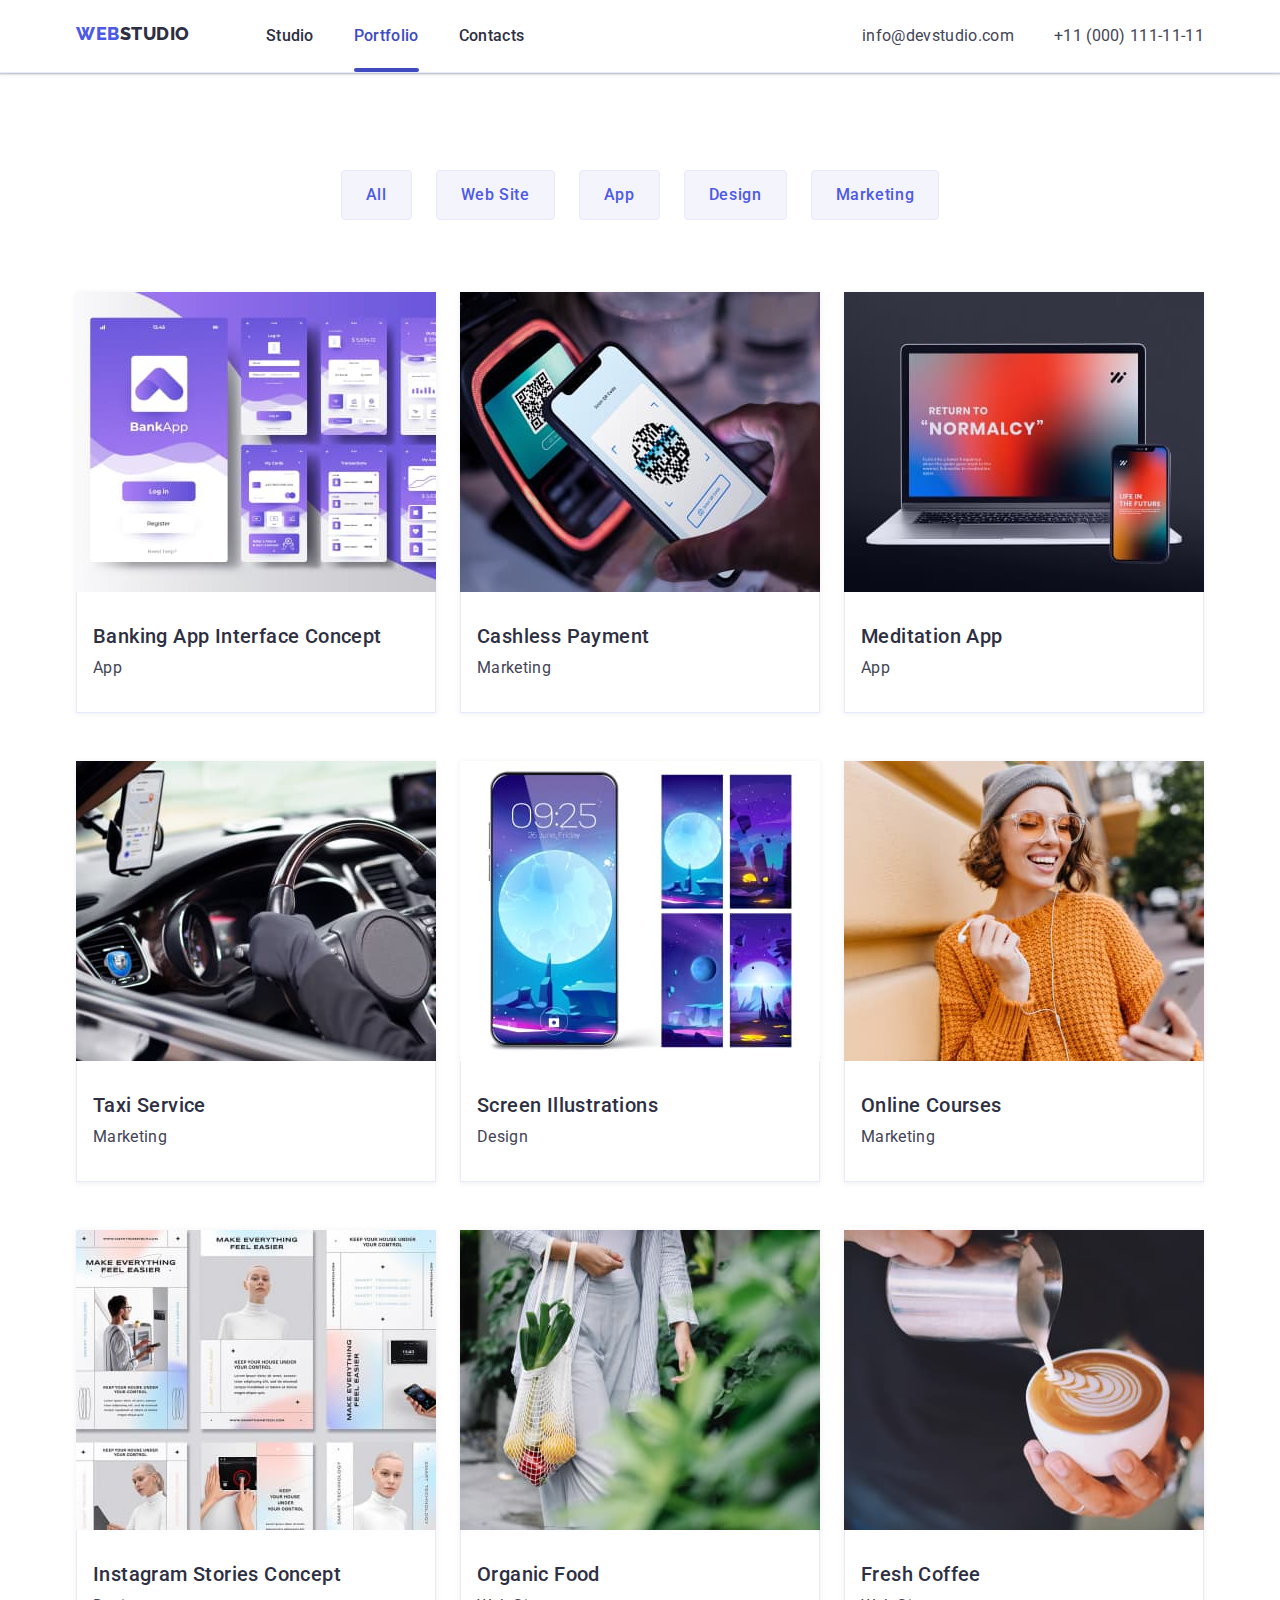
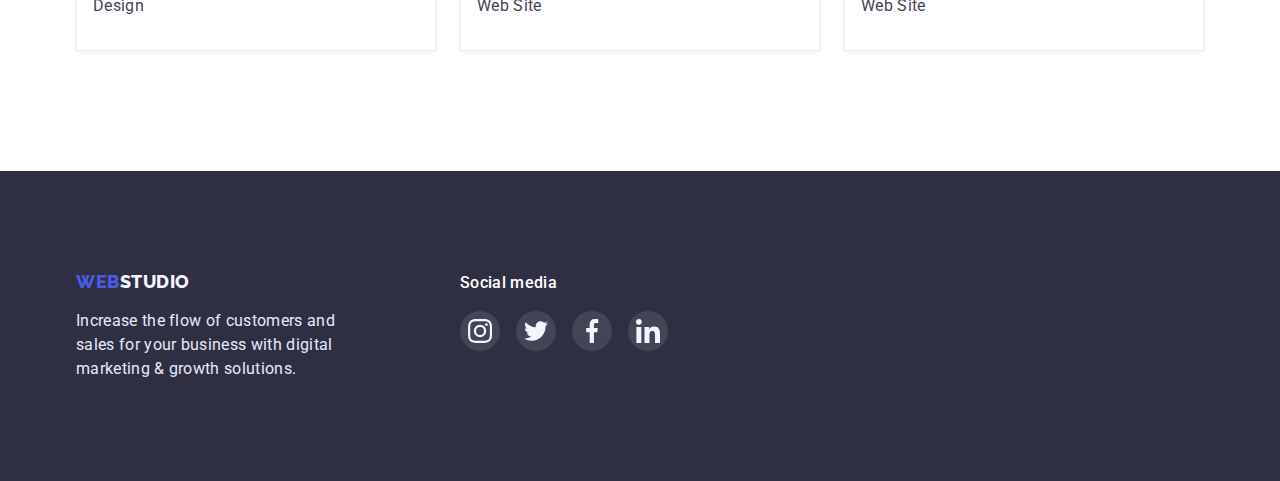
==== portfolio.html @ e718ab8f "added project" ====
<!DOCTYPE html>
<html lang="en">
  <head>
    <meta charset="UTF-8" />
    <meta http-equiv="X-UA-Compatible" content="IE=edge" />
    <meta name="viewport" content="width=device-width, initial-scale=1.0" />
    <title>WebStudio</title>

    <link rel="preconnect" href="https://fonts.googleapis.com" />
    <link rel="preconnect" href="https://fonts.gstatic.com" crossorigin />
    <link href="https://fonts.googleapis.com/css2?family=Raleway:wght@800&family=Roboto:wght@400;500;700&display=swap" rel="stylesheet" />
    <link rel="stylesheet" href="https://cdnjs.cloudflare.com/ajax/libs/modern-normalize/1.1.0/modern-normalize.min.css" />
    <link rel="stylesheet" href="./css/style.css" />
  </head>
  <body>
    <header class="header-nav">
      <div class="container main-nav">
        <nav class="page-header">
          <a href="./index.html" class="logo"><span class="accent">Web</span>Studio</a>
          <ul class="menu">
            <li class="menu-item">
              <a href="./index.html" class="menu-link">Studio</a>
            </li>
            <li class="menu-item">
              <a href="./portfolio.html" class="menu-link current">Portfolio</a>
            </li>
            <li class="menu-item">
              <a href="" class="menu-link">Contacts</a>
            </li>
          </ul>
        </nav>
        <address class="contacts">
          <ul class="contacts-list">
            <li class="contacts-item"><a href="mailto:info@devstudio.com" class="contacts-link">info@devstudio.com</a></li>
            <li class="contacts-item"><a href="tel:+110001111111" class="contacts-link">+11 (000) 111-11-11</a></li>
          </ul>
        </address>
      </div>
    </header>
    <!-- filter -->
    <main>
      <section class="main-section">
        <div class="container">
          <h1 class="visually-hidden">Filter</h1>
          <ul class="filter-list">
            <li class="filter-item">
              <button class="filter-btn" type="button">All</button>
            </li>

            <li class="filter-item">
              <button class="filter-btn" type="button">Web Site</button>
            </li>

            <li class="filter-item">
              <button class="filter-btn" type="button">App</button>
            </li>

            <li class="filter-item">
              <button class="filter-btn" type="button">Design</button>
            </li>

            <li class="filter-item">
              <button class="filter-btn" type="button">Marketing</button>
            </li>
          </ul>
        </div>

        <!-- portfolio -->

        <div class="container">
          <ul class="portfolio-list">
            <li class="portfolio-item">
              <a href="" class="card" target="_blank" rel="noopener noreferrer nofollow">
                <div class="portfolio-thumb">
                  <img src="./images/portfolio/banking.jpg" alt="Banking app interface" width="360" height="300" />
                  <div class="portfolio-overlay">
                    <p class="thumb-text">14 Stylish and User-Friendly App Design Concepts · Task Manager App · Calorie Tracker App · Exotic Fruit Ecommerce App · Cloud Storage App</p>
                  </div>
                </div>

                <div class="card-window">
                  <h2 class="portfolio-title">Banking App Interface Concept</h2>
                  <p class="types">App</p>
                </div>
              </a>
            </li>
            <li class="portfolio-item">
              <a href="" class="card" target="_blank" rel="noopener noreferrer nofollow">
                <div class="portfolio-thumb">
                  <img src="./images/portfolio/cashless.jpg" alt="Cashless payment" width="360" height="300" />
                  <div class="portfolio-overlay">
                    <p class="thumb-text">14 Stylish and User-Friendly App Design Concepts · Task Manager App · Calorie Tracker App · Exotic Fruit Ecommerce App · Cloud Storage App</p>
                  </div>
                </div>

                <div class="card-window">
                  <h2 class="portfolio-title">Cashless Payment</h2>
                  <p class="types">Marketing</p>
                </div>
              </a>
            </li>

            <li class="portfolio-item">
              <a href="" class="card" target="_blank" rel="noopener noreferrer nofollow">
                <div class="portfolio-thumb">
                  <img src="./images/portfolio/meditation-app.jpg" alt="Meditation app" width="360" height="300" />
                  <div class="portfolio-overlay">
                    <p class="thumb-text">14 Stylish and User-Friendly App Design Concepts · Task Manager App · Calorie Tracker App · Exotic Fruit Ecommerce App · Cloud Storage App</p>
                  </div>
                </div>

                <div class="card-window">
                  <h2 class="portfolio-title">Meditation App</h2>
                  <p class="types">App</p>
                </div>
              </a>
            </li>

            <li class="portfolio-item">
              <a href="" class="card" target="_blank" rel="noopener noreferrer nofollow">
                <div class="portfolio-thumb">
                  <img src="./images/portfolio/taxi-service.jpg" alt="Taxi Service" width="360" height="300" />
                  <div class="portfolio-overlay">
                    <p class="thumb-text">14 Stylish and User-Friendly App Design Concepts · Task Manager App · Calorie Tracker App · Exotic Fruit Ecommerce App · Cloud Storage App</p>
                  </div>
                </div>

                <div class="card-window">
                  <h2 class="portfolio-title">Taxi Service</h2>
                  <p class="types">Marketing</p>
                </div>
              </a>
            </li>

            <li class="portfolio-item">
              <a href="" class="card" target="_blank" rel="noopener noreferrer nofollow">
                <div class="portfolio-thumb">
                  <img src="./images/portfolio/screen-illustr.jpg" alt="Screen Illustrations" width="360" height="300" />
                  <div class="portfolio-overlay">
                    <p class="thumb-text">14 Stylish and User-Friendly App Design Concepts · Task Manager App · Calorie Tracker App · Exotic Fruit Ecommerce App · Cloud Storage App</p>
                  </div>
                </div>

                <div class="card-window">
                  <h2 class="portfolio-title">Screen Illustrations</h2>
                  <p class="types">Design</p>
                </div>
              </a>
            </li>

            <li class="portfolio-item">
              <a href="" class="card" target="_blank" rel="noopener noreferrer nofollow">
                <div class="portfolio-thumb">
                  <img src="./images/portfolio/online-courses.jpg" alt="Online Courses" width="360" height="300" />
                  <div class="portfolio-overlay">
                    <p class="thumb-text">14 Stylish and User-Friendly App Design Concepts · Task Manager App · Calorie Tracker App · Exotic Fruit Ecommerce App · Cloud Storage App</p>
                  </div>
                </div>

                <div class="card-window">
                  <h2 class="portfolio-title">Online Courses</h2>
                  <p class="types">Marketing</p>
                </div>
              </a>
            </li>

            <li class="portfolio-item">
              <a href="" class="card" target="_blank" rel="noopener noreferrer nofollow">
                <div class="portfolio-thumb">
                  <img src="./images/portfolio/instagram-stories.jpg" alt="Instagram stories concept" width="360" height="300" />
                  <div class="portfolio-overlay">
                    <p class="thumb-text">14 Stylish and User-Friendly App Design Concepts · Task Manager App · Calorie Tracker App · Exotic Fruit Ecommerce App · Cloud Storage App</p>
                  </div>
                </div>

                <div class="card-window">
                  <h2 class="portfolio-title">Instagram Stories Concept</h2>
                  <p class="types">Design</p>
                </div>
              </a>
            </li>

            <li class="portfolio-item">
              <a href="" class="card" target="_blank" rel="noopener noreferrer nofollow">
                <div class="portfolio-thumb">
                  <img src="./images/portfolio/organic-food.jpg" alt="Organic food" width="360" height="300" />
                  <div class="portfolio-overlay">
                    <p class="thumb-text">14 Stylish and User-Friendly App Design Concepts · Task Manager App · Calorie Tracker App · Exotic Fruit Ecommerce App · Cloud Storage App</p>
                  </div>
                </div>

                <div class="card-window">
                  <h2 class="portfolio-title">Organic Food</h2>
                  <p class="types">Web Site</p>
                </div>
              </a>
            </li>

            <li class="portfolio-item">
              <a href="" class="card" target="_blank" rel="noopener noreferrer nofollow">
                <div class="portfolio-thumb">
                  <img src="./images/portfolio/fresh-coffee.jpg" alt="Fresh coffee" width="360" height="300" />
                  <div class="portfolio-overlay">
                    <p class="thumb-text">14 Stylish and User-Friendly App Design Concepts · Task Manager App · Calorie Tracker App · Exotic Fruit Ecommerce App · Cloud Storage App</p>
                  </div>
                </div>

                <div class="card-window">
                  <h2 class="portfolio-title">Fresh Coffee</h2>
                  <p class="types">Web Site</p>
                </div>
              </a>
            </li>
          </ul>
        </div>
      </section>
    </main>
    <!-- footer -->
    <footer class="footer-main">
      <div class="container footer-wrapper">
        <div class="footer-logo-part">
          <a href="./index.html" class="logo footer-logo"><span class="accent">Web</span>Studio</a>
          <p class="footer-text">Increase the flow of customers and sales for your business with digital marketing & growth solutions.</p>
        </div>

        <div class="footer-social-part">
          <h2 class="footer-social-title">Social media</h2>
          <ul class="footer-social-list">
            <li class="footer-social-item">
              <a href="" class="footer-social-link" target="_blank" rel="noopener noreferrer nofollow">
                <svg class="footer-social-icons" aria-label="instagram" width="24" height="24">
                  <use href="./images/icons.svg#icon-instagram"></use>
                </svg>
              </a>
            </li>

            <li class="footer-social-item">
              <a href="" class="footer-social-link" target="_blank" rel="noopener noreferrer nofollow">
                <svg class="footer-social-icons" aria-label="twitter" width="24" height="24">
                  <use href="./images/icons.svg#icon-twitter"></use>
                </svg>
              </a>
            </li>

            <li class="footer-social-item">
              <a href="" class="footer-social-link" target="_blank" rel="noopener noreferrer nofollow">
                <svg class="footer-social-icons" aria-label="facebook" width="24" height="24">
                  <use href="./images/icons.svg#icon-facebook"></use>
                </svg>
              </a>
            </li>

            <li class="footer-social-item">
              <a href="" class="footer-social-link" target="_blank" rel="noopener noreferrer nofollow">
                <svg class="footer-social-icons" aria-label="linkedin" width="24" height="24">
                  <use href="./images/icons.svg#icon-linkedin"></use>
                </svg>
              </a>
            </li>
          </ul>
        </div>
      </div>
    </footer>
  </body>
</html>
---- css/style.css ----
body {
  background-color: var(--btn-hero-color);
  color: var(--primary-text-color);
  font-family: 'Roboto', sans-serif;
  font-size: 16px;
  line-height: 1.5;
  letter-spacing: 0.02em;
}

img {
  display: block;
}

:root {
  --primary-text-color: #434455;
  --secondary-text-color: #2e2f42;
  --logo-color: #4d5ae5;
  --items-active-color: #404bbf;
  --btn-bg-color: #4d5ae5;
  --btn-hero-color: #ffffff;
  --btn-hover-color: #404bbf;
  --team-section-color: #f4f4fd;
  --footer-text-color: #e7e9fc;
  --topline-bg-color: #e7e9fc;
  --filter-hover-color: #e7e9fc;
  --border-card-portfolio-color: #e7e9fc;
  --customers-icon-color: #8e8f99;
  --footer-social-bg: rgba(255, 255, 255, 0.1);
  --footer-social-hover-color: #31d0aa;
  --modal-bg-color: #fcfcfc;
}

.visually-hidden {
  position: absolute;
  white-space: nowrap;
  width: 1px;
  height: 1px;
  overflow: hidden;
  border: 0;
  padding: 0;
  clip: rect(0 0 0 0);
  clip-path: inset(50%);
  margin: -1px;
}

.container {
  margin-left: auto;
  margin-right: auto;
  padding-left: 15px;
  padding-right: 15px;
  width: 1158px;
}

.section {
  padding-top: 120px;
  padding-bottom: 120px;
}

/* ======= Index.html =========== */

/* ======== Header ============== */

.header-nav {
  border-bottom: 1px solid var(--topline-bg-color);
  box-shadow: 0px 2px 1px rgba(46, 47, 66, 0.08), 0px 1px 1px rgba(46, 47, 66, 0.16), 0px 1px 6px rgba(46, 47, 66, 0.08);
}

.logo {
  display: block;
  padding-top: 24px;
  padding-bottom: 24px;

  color: var(--secondary-text-color);
  font-family: 'Raleway', sans-serif;
  font-weight: 800;
  font-size: 18px;
  line-height: 1.16;
  letter-spacing: 0.03em;
  text-transform: uppercase;

  text-decoration: none;
}

.logo .accent {
  color: var(--logo-color);
}

.menu {
  display: flex;
  padding: 0;
  margin-top: 0;
  margin-bottom: 0;
  margin-left: 76px;
  list-style: none;
}

.menu > .menu-item:not(:last-child) {
  margin-right: 40px;
}

.menu-item .menu-link {
  color: var(--secondary-text-color);
  font-weight: 500;
  display: block;
  padding-top: 24px;
  padding-bottom: 24px;

  text-decoration: none;

  transition: color 250ms cubic-bezier(0.4, 0, 0.2, 1);
}

.menu .menu-link:hover,
.menu .menu-link:focus {
  color: var(--logo-color);
}

.menu .menu-link:active {
  color: var(--logo-color);
}

.menu-link.current {
  position: relative;
  color: var(--items-active-color);
}

.menu-link.current::after {
  position: absolute;
  content: '';
  display: block;
  width: 100%;
  height: 4px;
  bottom: 0;
  left: 0;

  background-color: var(--btn-hover-color);
  border-radius: 4px;
}

.main-nav {
  display: flex;
  align-items: center;
}

.page-header {
  display: flex;
}

/* ============ Address ========== */

.contacts {
  display: flex;
  margin-left: auto;
}

.contacts > .contacts-list {
  display: flex;
  margin-top: 0;
  margin-bottom: 0;
  padding-left: 0;
  list-style: none;
}

.contacts-item > .contacts-link {
  display: block;
  padding-top: 24px;
  padding-bottom: 24px;

  color: var(--primary-text-color);
  font-style: normal;
  text-decoration: none;

  transition: color 250ms cubic-bezier(0.4, 0, 0.2, 1);
}

.contacts-item > .contacts-link:hover,
.contacts-item > .contacts-link:focus {
  color: var(--logo-color);
}

.contacts-item > .contacts-link:active {
  color: var(--logo-color);
}

.contacts-list .contacts-item:not(:first-child) {
  margin-left: 40px;
}

/* ================= HERO ==================== */

.hero {
  position: relative;
  padding-top: 188px;
  padding-bottom: 188px;
  margin-left: auto;
  margin-right: auto;

  background-image: linear-gradient(rgba(46, 47, 66, 0.7), rgba(46, 47, 66, 0.7)), url('../images/hero.jpg');
  background-repeat: no-repeat;
  background-position: center;
  background-size: cover;
  max-width: 1440px;

  text-align: center;
}

.container > .hero-title {
  margin-top: 0;
  margin-bottom: 48px;
  margin-left: auto;
  margin-right: auto;
  width: 506px;
  padding-right: 5px;
  padding-left: 5px;

  color: var(--btn-hero-color);
  font-size: 56px;
  line-height: 1.07;
  letter-spacing: 0.02em;
}

.btn-hero {
  border: none;
  padding: 16px 32px;
  border-radius: 4px;
  min-width: 169px;

  background-color: var(--btn-bg-color);
  color: var(--btn-hero-color);
  font-family: 'Roboto', sans-serif;
  font-weight: 500;
  font-size: 16px;
  line-height: 1.5;
  letter-spacing: 0.04em;
  cursor: pointer;

  transition: background-color 250ms cubic-bezier(0.4, 0, 0.2, 1);
}

.btn-hero:hover,
.btn-hero:focus {
  background-color: var(--btn-hover-color);
}

/* Modal window */

.backdrop.is-hidden {
  opacity: 0;
  pointer-events: none;
  visibility: hidden;
}

.backdrop {
  position: fixed;
  top: 0;
  left: 0;
  width: 100%;
  height: 100%;
  background-color: rgba(46, 47, 66, 0.4);
  opacity: 1;
  z-index: 100;

  transition: opacity 250ms cubic-bezier(0.4, 0, 0.2, 1), visibility 250ms cubic-bezier(0.4, 0, 0.2, 1);
}

.modal {
  position: absolute;
  top: 50%;
  left: 50%;
  width: 408px;
  min-height: 576px;
  background-color: var(--modal-bg-color);

  box-shadow: 0px 1px 1px rgba(0, 0, 0, 0.14), 0px 1px 3px rgba(0, 0, 0, 0.12), 0px 2px 1px rgba(0, 0, 0, 0.2);
  border-radius: 4px;

  transform: translate(-50%, -50%) scale(1);
  transition: transform 250ms cubic-bezier(0.4, 0, 0.2, 1);
}

.backdrop.is-hidden .modal {
  transform: translate(-50%, -50%) scale(1.1);
  opacity: 0;
  transition: transform 250ms cubic-bezier(0.4, 0, 0.2, 1), opacity 250ms cubic-bezier(0.4, 0, 0.2, 1);
}

.close-btn {
  position: absolute;
  right: 24px;
  top: 24px;

  display: flex;
  align-items: center;
  justify-content: center;
  width: 24px;
  height: 24px;

  background-color: var(--border-card-portfolio-color);
  border: 1px solid rgba(0, 0, 0, 0.1);
  border-radius: 50%;
  cursor: pointer;

  transition: background-color 250ms cubic-bezier(0.4, 0, 0.2, 1);
}

.close-btn:hover,
.close-btn:focus {
  background-color: var(--btn-hover-color);
}

.close-btn:hover .modal-close,
.close-btn:focus .modal-close {
  fill: var(--btn-hero-color);
}

/* ============= Advantages =============== */

.section.section-position {
  padding-bottom: 0;
}

.ad-list {
  display: flex;
  margin-top: 0;
  margin-bottom: 0;

  padding-left: 0;
  list-style: none;
}

.ad-list > .section-item:not(:last-child) {
  margin-right: 24px;
}

.section-item {
  flex-basis: calc((100% - 72px) / 4);
}

.section-item-icons {
  display: flex;
  justify-content: center;
  align-items: center;
  margin-bottom: 8px;
  height: 112px;

  border-radius: 4px;
  background-color: var(--team-section-color);
}

.ad-list p {
  margin-top: 0;
  margin-bottom: 0;
}

.section-item > .item-title {
  margin-top: 0;
  margin-bottom: 8px;

  color: var(--secondary-text-color);
  font-weight: 500;
  font-size: 20px;
  line-height: 1.2;
  letter-spacing: 0.02em;
}

/* ============ Gallery ============ */

.section-title {
  margin-top: 0;
  margin-bottom: 72px;
  color: var(--secondary-text-color);
  font-size: 36px;
  line-height: 1.11;
  text-align: center;
  letter-spacing: 0.02em;
  text-transform: capitalize;
}

.gallery-list {
  display: flex;
  flex-wrap: wrap;
  gap: 24px;
  margin: 0;
  padding: 0;
  list-style: none;
}

.gallery-list > .gallery-item {
  flex-basis: calc((100% - 48px) / 3);
}

.team-card p {
  margin-top: 0;
  margin-bottom: 0;
}

/* ============ Our Team ============= */

.section.team-section {
  background-color: var(--team-section-color);
}

.team-list {
  display: flex;
  flex-wrap: wrap;
  gap: 24px;
  margin: 0;
  padding: 0;
  list-style: none;
}

.team-list > .team-item {
  flex-basis: calc((100% - 72px) / 4);
  border-radius: 0px 0px 4px 4px;
  box-shadow: 0px 1px 6px rgba(46, 47, 66, 0.08), 0px 1px 1px rgba(46, 47, 66, 0.16), 0px 2px 1px rgba(46, 47, 66, 0.08);
}

.team-name {
  margin-top: 0;
  margin-bottom: 8px;
  font-weight: 500;
  font-size: 20px;
  line-height: 1.2;
  letter-spacing: 0.02em;
}

.team-card .team-position {
  margin-top: 0;
  margin-bottom: 8px;
}

.team-card {
  padding: 32px 16px;
  background-color: var(--btn-hero-color);
  text-align: center;
  border-radius: 0px 0px 4px 4px;
}

.team-social-list {
  display: flex;
  justify-content: center;
  align-items: center;
  list-style: none;
  padding-left: 0;
  gap: 24px;
}

.team-social-link {
  display: flex;
  justify-content: center;
  align-items: center;
  width: 40px;
  height: 40px;
  border-radius: 50%;
  background-color: var(--btn-bg-color);

  transition: background-color 250ms cubic-bezier(0.4, 0, 0.2, 1);
}

.team-social-link:hover,
.team-social-link:focus {
  background-color: var(--items-active-color);
}

.team-social-icon {
  fill: var(--team-section-color);
}

/* ==================== Customers =================== */

.customers {
  padding-top: 130px;
  padding-bottom: 120px;
}

.customers-title {
  margin-top: 0;
  margin-bottom: 72px;

  font-size: 36px;
  line-height: 1.11;
  text-align: center;
  letter-spacing: 0.02em;
  text-transform: capitalize;
  color: var(--secondary-text-color);
}

.customets-list {
  display: flex;
  justify-content: center;
  align-items: center;
  gap: 24px;

  padding-left: 0;
  margin-top: 0;
  margin-bottom: 0;
  list-style: none;
}

.customers-link {
  display: flex;
  justify-content: center;
  align-items: center;
  width: 168px;
  height: 88px;
  border: 1px solid var(--customers-icon-color);
  border-radius: 4px;
  transition: border 250ms cubic-bezier(0.4, 0, 0.2, 1);
}

.customers-link:hover,
.customers-link:focus {
  border: 1px solid var(--btn-hover-color);
}

.customers-icons {
  fill: var(--customers-icon-color);
  transition: fill 250ms cubic-bezier(0.4, 0, 0.2, 1);
}

.customers-link:hover .customers-icons,
.customers-link:focus .customers-icons {
  fill: var(--btn-hover-color);
}

/* ======================= Footer =================== */

.footer-main {
  background-color: var(--secondary-text-color);
  padding-top: 100px;
  padding-bottom: 100px;
}

.footer-wrapper {
  display: flex;
  align-items: baseline;
}

.footer-wrapper > .footer-logo-part {
  width: 264px;
  margin-right: 120px;
}

.logo.footer-logo {
  padding-top: 0;
  padding-bottom: 0;
  margin-bottom: 16px;
  color: var(--team-section-color);
}

.footer-text {
  margin-top: 0;
  margin-bottom: 0;
  color: var(--footer-text-color);
}

/* Footer Social Part */

.footer-social-part > .footer-social-title {
  margin-top: 0;
  margin-bottom: 16px;

  font-weight: 500;
  font-size: 16px;
  line-height: 1.5;
  letter-spacing: 0.02em;
  color: var(--btn-hero-color);
}

.footer-social-part > .footer-social-list {
  display: flex;
  justify-content: flex-start;
  align-items: center;
  gap: 16px;
  margin-top: 0;
  margin-bottom: 0;
  padding-left: 0;
  list-style: none;
}

.footer-social-item > .footer-social-link {
  display: flex;
  justify-content: center;
  align-items: center;
  width: 40px;
  height: 40px;
  background-color: var(--footer-social-bg);
  border-radius: 50%;

  transition: background-color 250ms cubic-bezier(0.4, 0, 0.2, 1);
}

.footer-social-link:hover,
.footer-social-link:focus {
  background-color: var(--footer-social-hover-color);
}

.footer-social-link > .footer-social-icons {
  fill: var(--team-section-color);
}

/*=========== Portfolio.html ================= */

/* ================= Filter ===================*/

.filter-list {
  display: flex;
  justify-content: center;
  margin-top: 0;
  margin-bottom: 72px;
  padding-left: 0;
  list-style: none;
}

.filter-btn {
  padding: 12px 24px;
  border: none;
  border-radius: 4px;
  background-color: var(--team-section-color);
  border: 1px solid var(--filter-hover-color);

  color: var(--btn-bg-color);
  font-family: 'Roboto', sans-serif;
  font-weight: 500;
  font-size: 16px;
  line-height: 1.5;
  text-align: center;
  letter-spacing: 0.04em;
  cursor: pointer;

  transition: background-color 250ms cubic-bezier(0.4, 0, 0.2, 1), color 250ms cubic-bezier(0.4, 0, 0.2, 1), box-shadow 250ms cubic-bezier(0.4, 0, 0.2, 1), border 250ms cubic-bezier(0.4, 0, 0.2, 1);
}

.filter-btn:hover,
.filter-btn:focus {
  background-color: var(--btn-bg-color);
  color: var(--btn-hero-color);
  box-shadow: 0px 3px 1px rgba(0, 0, 0, 0.1), 0px 2px 1px rgba(0, 0, 0, 0.08), 0px 2px 2px rgba(0, 0, 0, 0.12);
  border: 1px solid transparent;
}

.filter-list > .filter-item:not(:last-child) {
  margin-right: 24px;
}

/* ============= Portfolio list ============= */

.main-section {
  padding-top: 97px;
  padding-bottom: 120px;
}

.container > .portfolio-list {
  display: flex;
  flex-wrap: wrap;
  gap: 48px 24px;
  margin-top: 0;
  margin-bottom: 0;
  padding-left: 0;
  list-style: none;
}

.portfolio-list > .portfolio-item {
  flex-basis: calc((100% - 48px) / 3);
}

.card {
  box-shadow: 0px 1px 6px rgba(46, 47, 66, 0.08);

  transition: box-shadow 250ms cubic-bezier(0.4, 0, 0.2, 1);
}

.card:hover,
.card:focus {
  box-shadow: 0px 1px 6px rgba(46, 47, 66, 0.08), 0px 1px 1px rgba(46, 47, 66, 0.16), 0px 2px 1px rgba(46, 47, 66, 0.08);
}

/* thumb hover effect */

.portfolio-thumb {
  position: relative;
  overflow: hidden;

  transition: box-shadow 250ms cubic-bezier(0.4, 0, 0.2, 1);
}

.card:hover .portfolio-thumb,
.card:focus .portfolio-thumb {
  box-shadow: 0px 4px 4px rgba(0, 0, 0, 0.25);
}

.portfolio-overlay {
  position: absolute;
  bottom: 0;
  left: 0;
  width: 100%;
  height: 100%;
  padding-left: 32px;
  padding-right: 32px;
  padding-top: 40px;
  background-color: var(--btn-bg-color);

  transform: translateY(100%);
  transition: transform 250ms cubic-bezier(0.4, 0, 0.2, 1);
}

.card:hover .portfolio-overlay,
.card:focus .portfolio-overlay {
  transform: translateY(0);
}

.thumb-text {
  margin-top: 0;
  margin-bottom: 0;
  letter-spacing: 0.02em;
  color: var(--team-section-color);
  opacity: 0;

  transition: opacity 250ms cubic-bezier(0.4, 0, 0.2, 1);
}

.card:hover .thumb-text,
.card:focus .thumb-text {
  opacity: 1;
}

/*ˆ thumb hover effect ˆ*/

.card > .card-window {
  padding: 32px 16px;
  border: 1px solid var(--border-card-portfolio-color);
  border-top: none;
}

.card-window > .portfolio-title {
  margin-top: 0;
  margin-bottom: 8px;

  color: var(--secondary-text-color);
  font-weight: 500;
  font-size: 20px;
  line-height: 1.2;
  letter-spacing: 0.02em;
}

.card-window > .types {
  margin-top: 0;
  margin-bottom: 0;

  color: var(--primary-text-color);
}

.portfolio-item > .card {
  display: block;
  text-decoration: none;
}
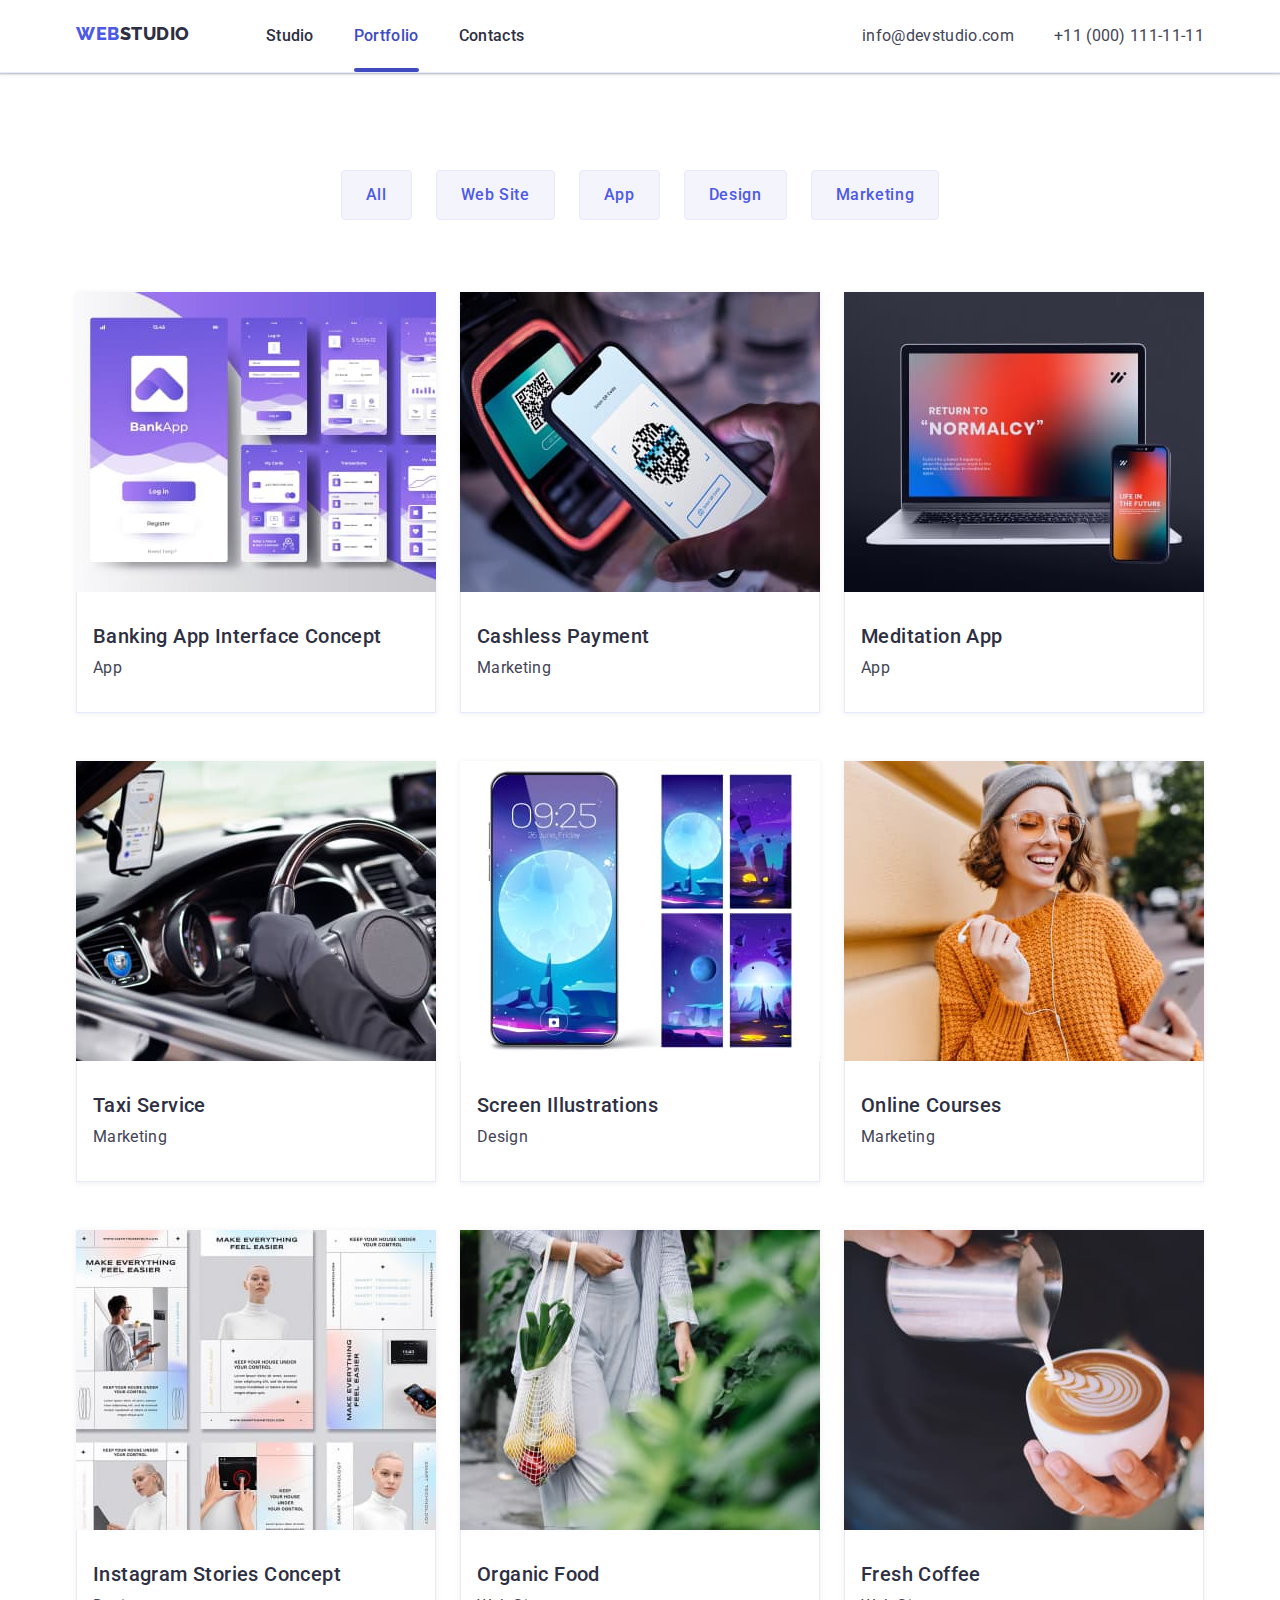
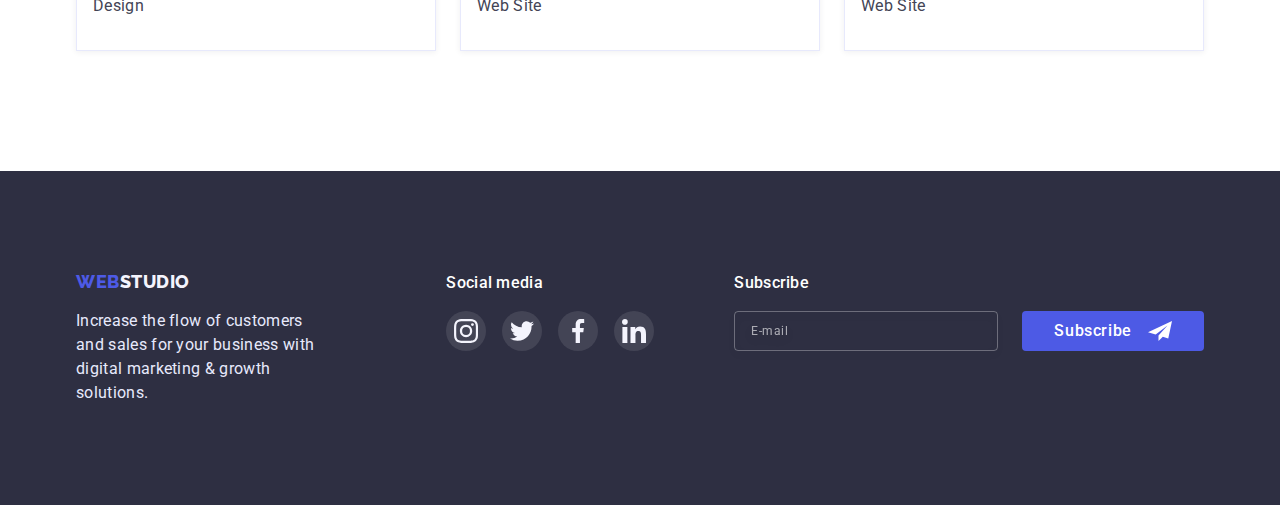
==== commit 5b979b7e: "updated footer" ====
--- a/portfolio.html
+++ b/portfolio.html
@@ -259,6 +259,15 @@
             </li>
           </ul>
         </div>
+        <form class="subscribe-form">
+          <p class="subscribe-info">Subscribe</p>
+          <div class="subscribe-input-wrapper">
+            <label class="subscribe-field">
+              <input type="email" name="user_subscribe" class="subscribe-input" required minlength="2" placeholder="E-mail" title="my@mail.com" />
+            </label>
+            <button class="subscribe-btn" type="submit">Subscribe</button>
+          </div>
+        </form>
       </div>
     </footer>
   </body>
--- a/css/style.css
+++ b/css/style.css
@@ -28,6 +28,7 @@
   --footer-social-bg: rgba(255, 255, 255, 0.1);
   --footer-social-hover-color: #31d0aa;
   --modal-bg-color: #fcfcfc;
+  --modal-policy-color: #757575;
 }
 
 .visually-hidden {
@@ -224,6 +225,7 @@
   padding: 16px 32px;
   border-radius: 4px;
   min-width: 169px;
+  box-shadow: 0px 4px 4px rgba(0, 0, 0, 0.15);
 
   background-color: var(--btn-bg-color);
   color: var(--btn-hero-color);
@@ -242,77 +244,6 @@
   background-color: var(--btn-hover-color);
 }
 
-/* Modal window */
-
-.backdrop.is-hidden {
-  opacity: 0;
-  pointer-events: none;
-  visibility: hidden;
-}
-
-.backdrop {
-  position: fixed;
-  top: 0;
-  left: 0;
-  width: 100%;
-  height: 100%;
-  background-color: rgba(46, 47, 66, 0.4);
-  opacity: 1;
-  z-index: 100;
-
-  transition: opacity 250ms cubic-bezier(0.4, 0, 0.2, 1), visibility 250ms cubic-bezier(0.4, 0, 0.2, 1);
-}
-
-.modal {
-  position: absolute;
-  top: 50%;
-  left: 50%;
-  width: 408px;
-  min-height: 576px;
-  background-color: var(--modal-bg-color);
-
-  box-shadow: 0px 1px 1px rgba(0, 0, 0, 0.14), 0px 1px 3px rgba(0, 0, 0, 0.12), 0px 2px 1px rgba(0, 0, 0, 0.2);
-  border-radius: 4px;
-
-  transform: translate(-50%, -50%) scale(1);
-  transition: transform 250ms cubic-bezier(0.4, 0, 0.2, 1);
-}
-
-.backdrop.is-hidden .modal {
-  transform: translate(-50%, -50%) scale(1.1);
-  opacity: 0;
-  transition: transform 250ms cubic-bezier(0.4, 0, 0.2, 1), opacity 250ms cubic-bezier(0.4, 0, 0.2, 1);
-}
-
-.close-btn {
-  position: absolute;
-  right: 24px;
-  top: 24px;
-
-  display: flex;
-  align-items: center;
-  justify-content: center;
-  width: 24px;
-  height: 24px;
-
-  background-color: var(--border-card-portfolio-color);
-  border: 1px solid rgba(0, 0, 0, 0.1);
-  border-radius: 50%;
-  cursor: pointer;
-
-  transition: background-color 250ms cubic-bezier(0.4, 0, 0.2, 1);
-}
-
-.close-btn:hover,
-.close-btn:focus {
-  background-color: var(--btn-hover-color);
-}
-
-.close-btn:hover .modal-close,
-.close-btn:focus .modal-close {
-  fill: var(--btn-hero-color);
-}
-
 /* ============= Advantages =============== */
 
 .section.section-position {
@@ -555,6 +486,9 @@
 }
 
 /* Footer Social Part */
+.footer-social-part {
+  margin-right: 80px;
+}
 
 .footer-social-part > .footer-social-title {
   margin-top: 0;
@@ -599,6 +533,89 @@
   fill: var(--team-section-color);
 }
 
+/* Subscribe Part */
+
+.subscribe-info {
+  margin-top: 0;
+  margin-bottom: 16px;
+
+  font-weight: 500;
+  font-size: 16px;
+  line-height: 1.5;
+  color: var(--btn-hero-color);
+}
+
+.subscribe-input-wrapper {
+  display: flex;
+  align-items: center;
+}
+
+.subscribe-input {
+  width: 264px;
+  height: 40px;
+  border: 1px solid rgba(255, 255, 255, 0.3);
+  filter: drop-shadow(0px 4px 4px rgba(0, 0, 0, 0.15));
+  border-radius: 4px;
+  background-color: inherit;
+
+  padding-left: 16px;
+  margin-right: 24px;
+
+  font-size: 12px;
+  line-height: 2;
+  letter-spacing: 0.04em;
+  color: var(--btn-hero-color);
+
+  transition: border 250ms cubic-bezier(0.4, 0, 0.2, 1);
+}
+
+.subscribe-input:focus {
+  outline: none;
+  border: 1px solid var(--btn-bg-color);
+}
+
+.subscribe-input::placeholder {
+  font-size: 12px;
+  line-height: 2;
+  letter-spacing: 0.04em;
+  color: rgba(255, 255, 255, 0.6);
+}
+
+.subscribe-btn {
+  display: inline-flex;
+  border: none;
+  padding: 8px 32px;
+  border-radius: 4px;
+  min-width: 169px;
+  border-radius: 4px;
+
+  background-color: var(--btn-bg-color);
+  color: var(--btn-hero-color);
+  font-family: 'Roboto', sans-serif;
+  font-weight: 500;
+  font-size: 16px;
+  line-height: 1.5;
+  letter-spacing: 0.04em;
+  cursor: pointer;
+
+  transition: background-color 250ms cubic-bezier(0.4, 0, 0.2, 1);
+}
+
+.subscribe-btn:hover,
+.subscribe-btn:focus {
+  background-color: var(--btn-hover-color);
+}
+
+.subscribe-btn::after {
+  display: inline-flex;
+  margin-left: 16px;
+  content: '';
+  width: 24px;
+  height: 24px;
+  background-image: url('../images/envelope.svg');
+  background-size: contain;
+  background-repeat: no-repeat;
+}
 /*=========== Portfolio.html ================= */
 
 /* ================= Filter ===================*/
@@ -754,3 +771,241 @@
   display: block;
   text-decoration: none;
 }
+
+/* ============= Modal window =================*/
+
+.backdrop.is-hidden {
+  opacity: 0;
+  pointer-events: none;
+  visibility: hidden;
+}
+
+.backdrop {
+  position: fixed;
+  top: 0;
+  left: 0;
+  width: 100%;
+  height: 100%;
+  background-color: rgba(46, 47, 66, 0.4);
+  opacity: 1;
+  z-index: 100;
+
+  transition: opacity 250ms cubic-bezier(0.4, 0, 0.2, 1), visibility 250ms cubic-bezier(0.4, 0, 0.2, 1);
+}
+
+.modal {
+  position: absolute;
+  top: 50%;
+  left: 50%;
+  width: 408px;
+  min-height: 576px;
+  background-color: var(--modal-bg-color);
+
+  padding-top: 72px;
+  padding-bottom: 24px;
+  padding-left: 24px;
+  padding-right: 24px;
+  box-shadow: 0px 1px 1px rgba(0, 0, 0, 0.14), 0px 1px 3px rgba(0, 0, 0, 0.12), 0px 2px 1px rgba(0, 0, 0, 0.2);
+  border-radius: 4px;
+
+  transform: translate(-50%, -50%) scale(1);
+  transition: transform 250ms cubic-bezier(0.4, 0, 0.2, 1);
+}
+
+.backdrop.is-hidden .modal {
+  transform: translate(-50%, -50%) scale(1.1);
+  opacity: 0;
+  transition: transform 250ms cubic-bezier(0.4, 0, 0.2, 1), opacity 250ms cubic-bezier(0.4, 0, 0.2, 1);
+}
+
+.close-btn {
+  position: absolute;
+  right: 24px;
+  top: 24px;
+
+  display: flex;
+  align-items: center;
+  justify-content: center;
+  width: 24px;
+  height: 24px;
+
+  background-color: var(--border-card-portfolio-color);
+  border: 1px solid rgba(0, 0, 0, 0.1);
+  border-radius: 50%;
+  cursor: pointer;
+
+  transition: background-color 250ms cubic-bezier(0.4, 0, 0.2, 1);
+}
+
+.close-btn:hover,
+.close-btn:focus {
+  background-color: var(--btn-hover-color);
+}
+
+.close-btn:hover .modal-close,
+.close-btn:focus .modal-close {
+  fill: var(--btn-hero-color);
+}
+
+/* ============= / Modal window =================*/
+
+/* ============= Modal Forms =================== */
+.modal-info {
+  margin-top: 0;
+  margin-bottom: 16px;
+  font-weight: 500;
+  color: var(--secondary-text-color);
+  text-align: center;
+}
+
+.modal-form {
+  display: flex;
+  flex-direction: column;
+}
+
+.modal-form-input-desc {
+  display: block;
+  margin-bottom: 4px;
+  font-size: 12px;
+  line-height: 1.33;
+  letter-spacing: 0.04em;
+  color: var(--customers-icon-color);
+}
+
+.modal-form-input-wrapper {
+  display: block;
+  position: relative;
+}
+
+.modal-form-input {
+  width: 100%;
+  height: 40px;
+  border: 1px solid rgba(33, 33, 33, 0.2);
+  border-radius: 4px;
+  padding-left: 38px;
+  background-color: inherit;
+
+  transition: border-color 250ms cubic-bezier(0.4, 0, 0.2, 1);
+}
+
+.modal-form-icon {
+  position: absolute;
+  top: 50%;
+  left: 16px;
+  transform: translateY(-50%);
+  fill: var(--secondary-text-color);
+
+  transition: fill 250ms cubic-bezier(0.4, 0, 0.2, 1);
+}
+
+.modal-form-input:focus {
+  outline: none;
+  border-color: var(--btn-bg-color);
+}
+
+.modal-form-input:focus + .modal-form-icon {
+  fill: var(--logo-color);
+}
+
+.modal-form > .modal-form-field {
+  margin-bottom: 8px;
+}
+
+.modal-form > .modal-form-field:nth-child(4) {
+  margin-bottom: 16px;
+}
+
+.modal-form-message {
+  width: 100%;
+  height: 120px;
+  border: 1px solid rgba(33, 33, 33, 0.2);
+  border-radius: 4px;
+  background-color: inherit;
+  resize: none;
+
+  font-size: 12px;
+  line-height: 1.33;
+  letter-spacing: 0.04em;
+
+  transition: border-color 250ms cubic-bezier(0.4, 0, 0.2, 1);
+}
+
+.modal-form-message::placeholder {
+  font-size: 12px;
+  line-height: 1.33;
+  letter-spacing: 0.04em;
+  color: rgba(117, 117, 117, 0.5);
+}
+
+.modal-form-message:focus {
+  outline: none;
+  border-color: var(--logo-color);
+}
+
+.modal-form-check-desc::before {
+  display: block;
+  width: 16px;
+  height: 16px;
+  content: '';
+  border: 1.25px solid var(--secondary-text-color);
+  border-radius: 2px;
+  cursor: pointer;
+
+  margin-right: 8px;
+}
+
+.modal-form-check:checked + .modal-form-check-desc::before {
+  background-color: var(--items-active-color);
+  background-image: url('../images/click.svg');
+  background-repeat: no-repeat;
+  background-position: center;
+  border: none;
+  background-clip: padding-box;
+}
+
+.modal-form-check-desc {
+  display: flex;
+  align-items: center;
+  font-size: 12px;
+  line-height: 1.33;
+  letter-spacing: 0.04em;
+  color: var(--modal-policy-color);
+
+  margin-bottom: 24px;
+}
+
+.modal-policy-link {
+  color: var(--btn-bg-color);
+}
+
+.modal-form-check:focus + .modal-form-check-desc::before {
+  outline: 1px solid rgb(0, 95, 204);
+}
+
+.modal-form-submit {
+  align-self: center;
+  border: none;
+  padding: 16px 32px;
+  border-radius: 4px;
+  min-width: 169px;
+  box-shadow: 0px 4px 4px rgba(0, 0, 0, 0.15);
+  border-radius: 4px;
+
+  background-color: var(--btn-bg-color);
+  color: var(--btn-hero-color);
+  font-family: 'Roboto', sans-serif;
+  font-weight: 500;
+  font-size: 16px;
+  line-height: 1.5;
+  letter-spacing: 0.04em;
+  cursor: pointer;
+
+  transition: background-color 250ms cubic-bezier(0.4, 0, 0.2, 1);
+}
+
+.modal-form-submit:hover,
+.modal-form-submit:focus {
+  background-color: var(--btn-hover-color);
+}
+
+/* =====================/ Modal Forms ================================ */
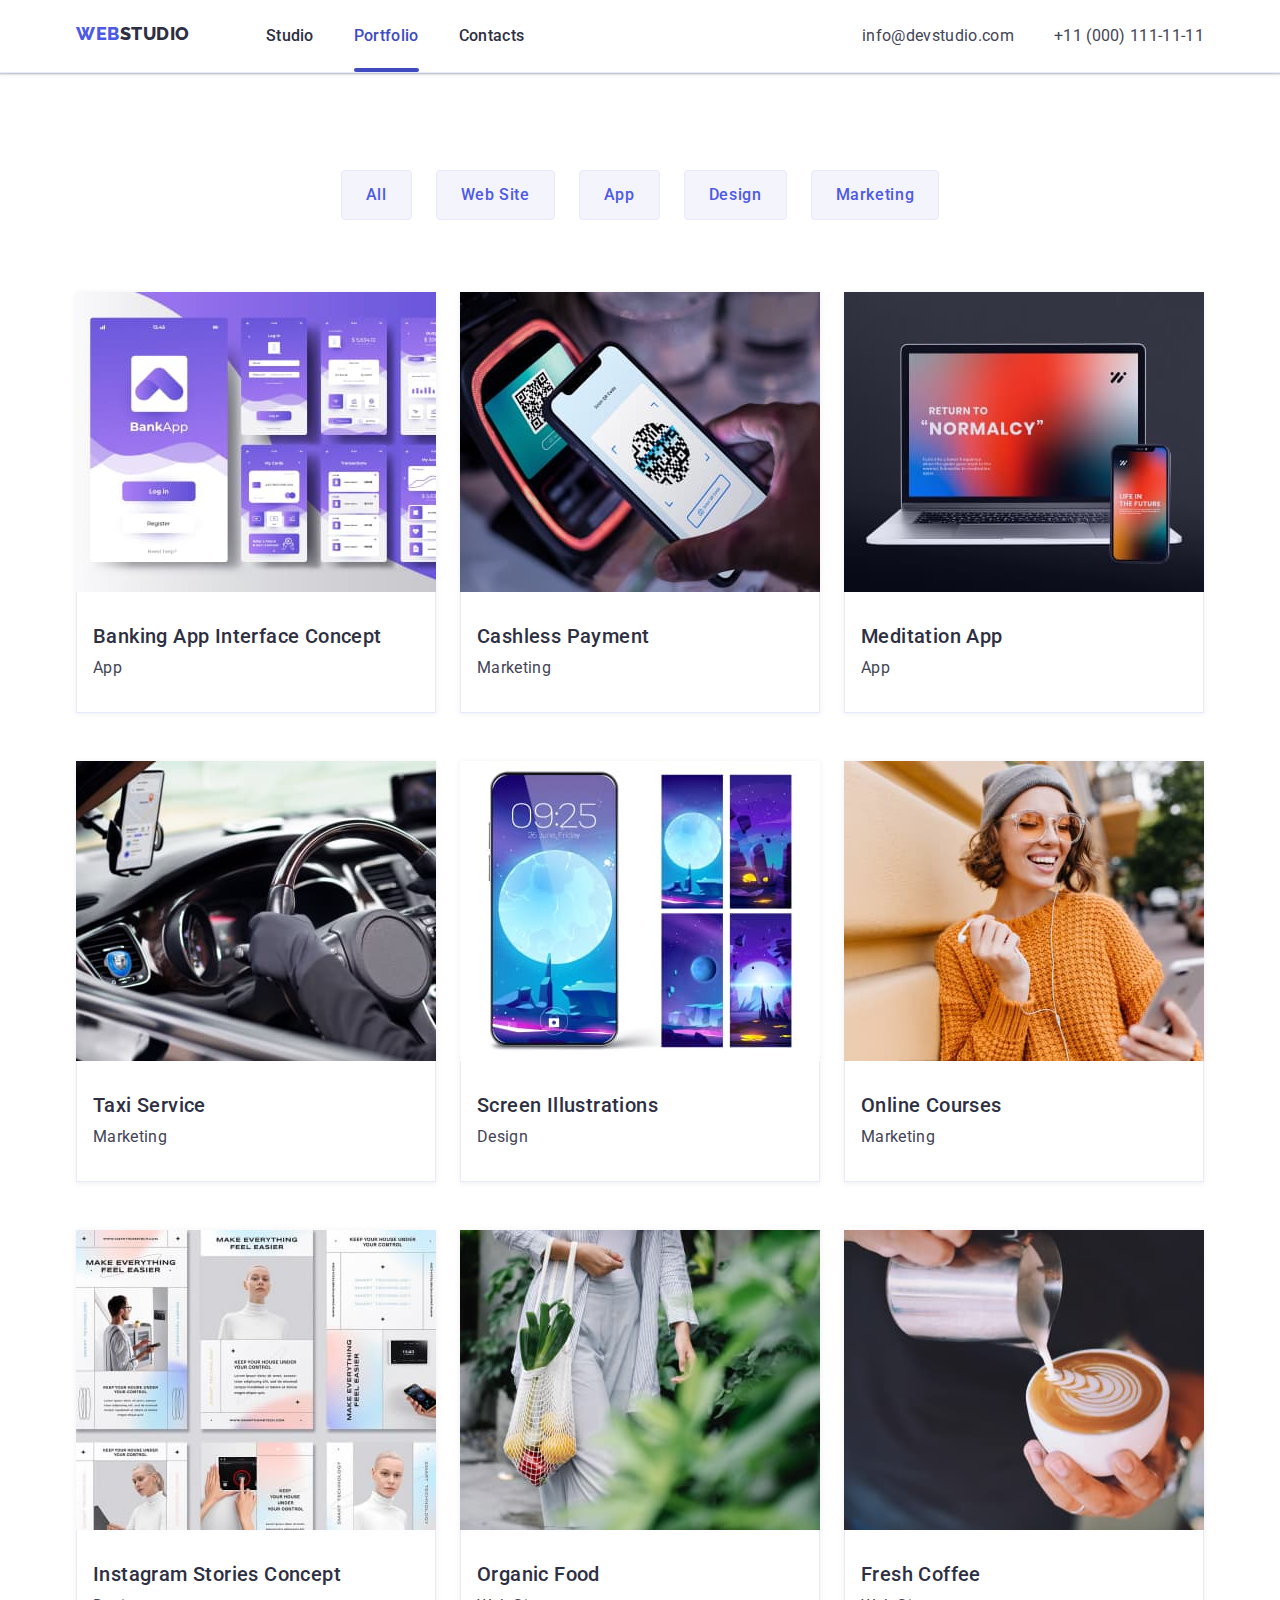
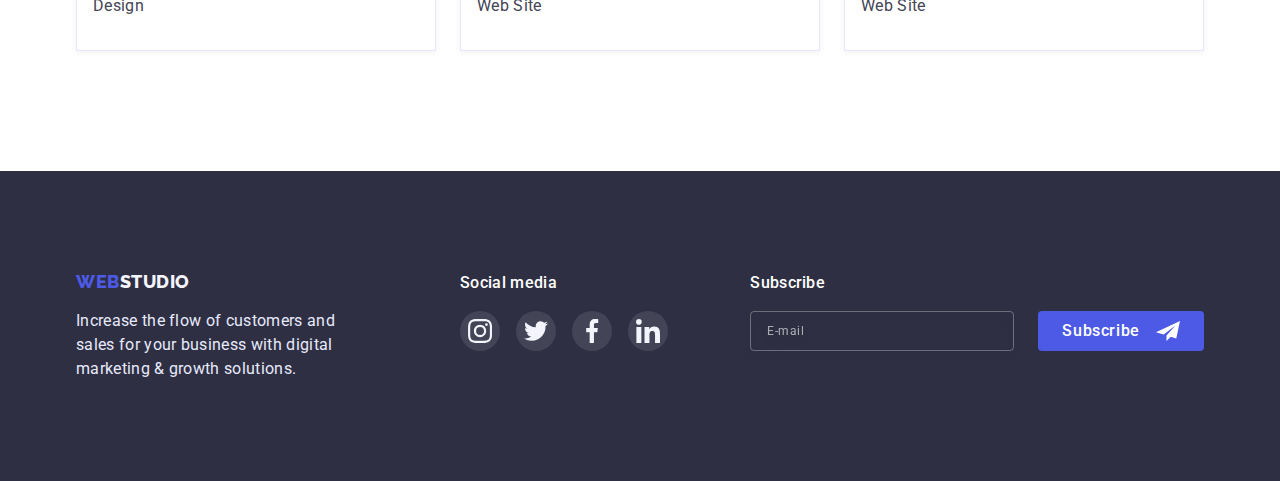
==== commit a0366a03: "added corections" ====
--- a/portfolio.html
+++ b/portfolio.html
@@ -262,9 +262,8 @@
         <form class="subscribe-form">
           <p class="subscribe-info">Subscribe</p>
           <div class="subscribe-input-wrapper">
-            <label class="subscribe-field">
-              <input type="email" name="user_subscribe" class="subscribe-input" required minlength="2" placeholder="E-mail" title="my@mail.com" />
-            </label>
+            <input type="email" name="user_subscribe" class="subscribe-input" required minlength="2" placeholder="E-mail" title="my@mail.com" aria-label="email" />
+
             <button class="subscribe-btn" type="submit">Subscribe</button>
           </div>
         </form>
--- a/css/style.css
+++ b/css/style.css
@@ -486,9 +486,6 @@
 }
 
 /* Footer Social Part */
-.footer-social-part {
-  margin-right: 80px;
-}
 
 .footer-social-part > .footer-social-title {
   margin-top: 0;
@@ -534,6 +531,9 @@
 }
 
 /* Subscribe Part */
+.subscribe-form {
+  margin-left: auto;
+}
 
 .subscribe-info {
   margin-top: 0;
@@ -584,9 +584,9 @@
 .subscribe-btn {
   display: inline-flex;
   border: none;
-  padding: 8px 32px;
-  border-radius: 4px;
-  min-width: 169px;
+  padding: 8px 24px;
+  border-radius: 4px;
+  min-width: 165px;
   border-radius: 4px;
 
   background-color: var(--btn-bg-color);
@@ -916,12 +916,16 @@
 }
 
 .modal-form-message {
+  display: block;
   width: 100%;
   height: 120px;
   border: 1px solid rgba(33, 33, 33, 0.2);
   border-radius: 4px;
   background-color: inherit;
   resize: none;
+  padding-top: 8px;
+  padding-left: 16px;
+  padding-right: 16px;
 
   font-size: 12px;
   line-height: 1.33;
